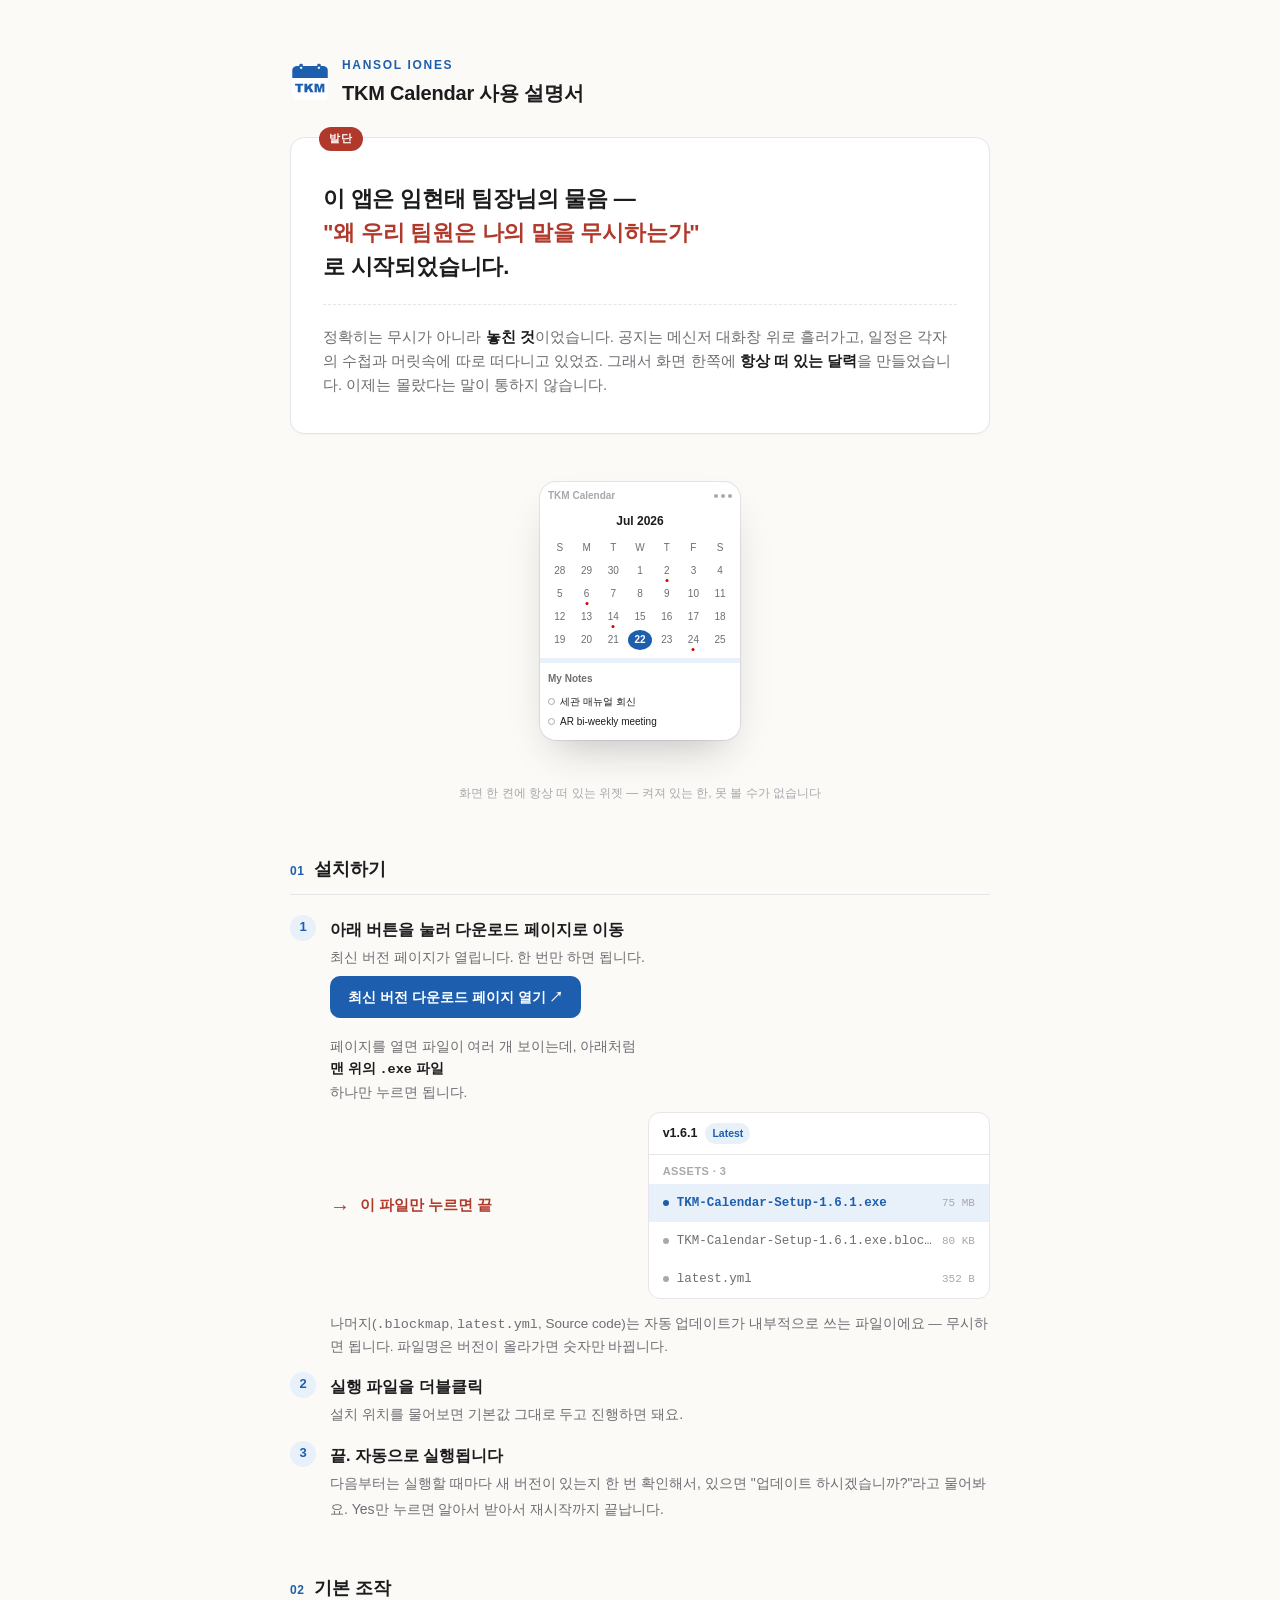
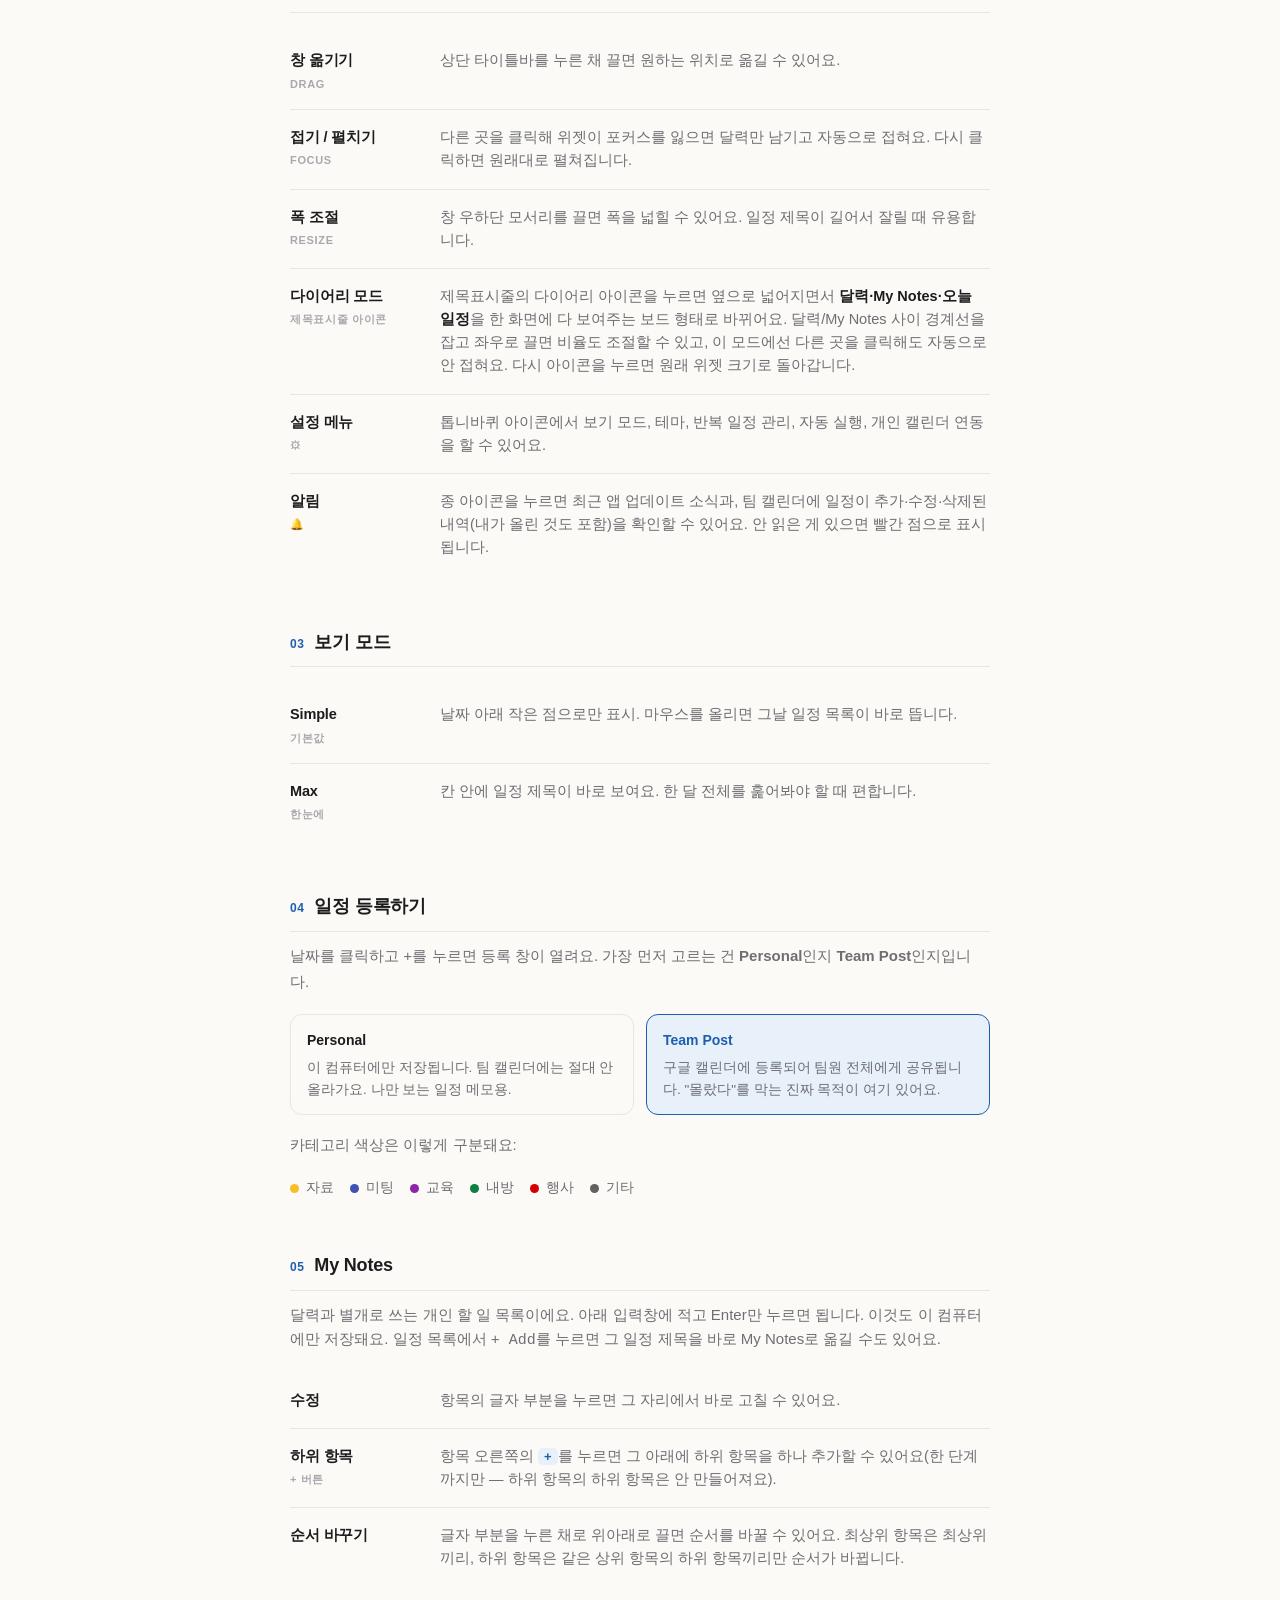
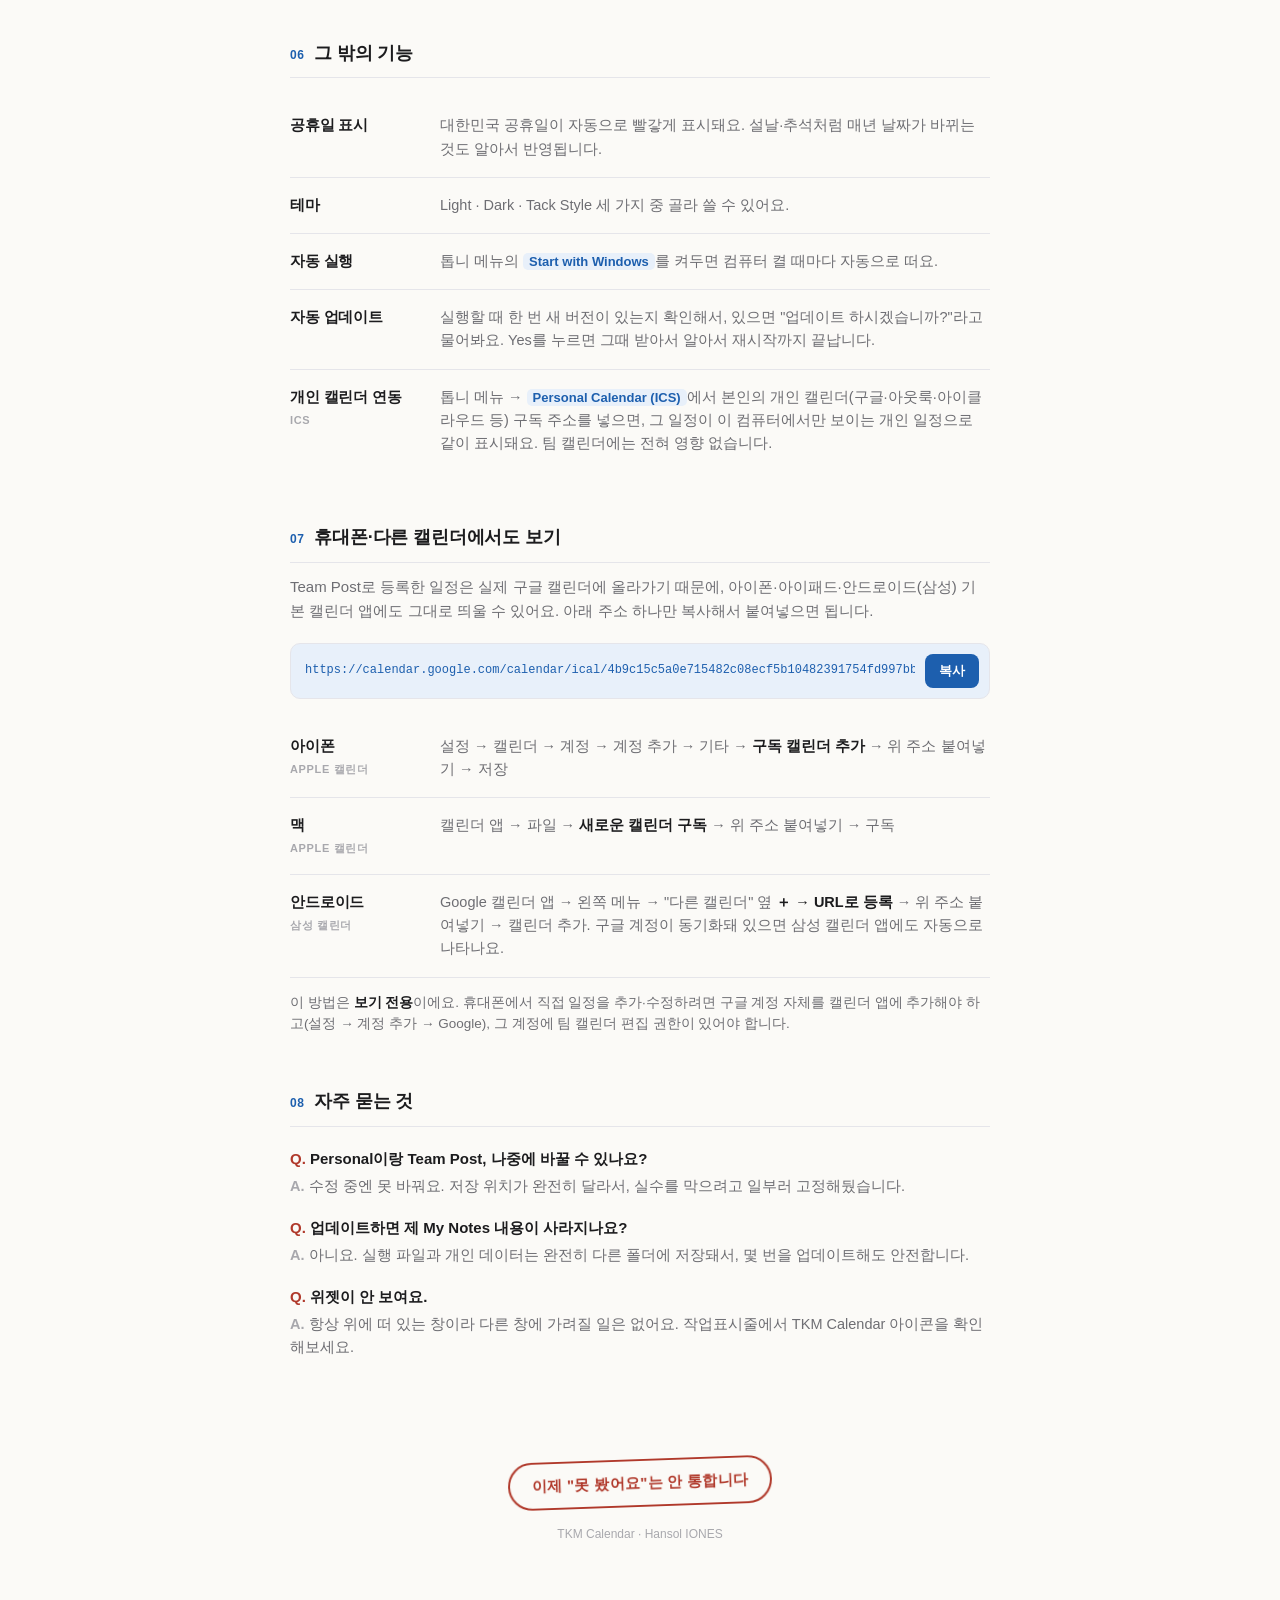
==== guide.html @ 97cc50d7 "Add usage guide (charset fix + content refresh for v1.6.1 features) - Add proper <!DOCTYPE html>/<he" ====
<!DOCTYPE html>
<html lang="ko">
<head>
<meta charset="UTF-8">
<meta name="viewport" content="width=device-width, initial-scale=1.0">
<title>TKM Calendar 사용 설명서</title>
<style>
  /* 이 문서는 라이트 테마로만 고정합니다(다크 배경 금지 — 팀 표준). */
  :root {
    --paper: #fbfaf7;
    --card: #ffffff;
    --ink: #1c1c1e;
    --ink-soft: #6e6e73;
    --ink-faint: #a8a8ad;
    --line: #e5e5ea;
    --accent: #1d5fae;
    --accent-soft: #e8f0fa;
    --stamp: #b0392b;
    --stamp-soft: #f7e9e6;
    --radius: 14px;
  }

  * { box-sizing: border-box; }

  html, body {
    background: var(--paper);
    color: var(--ink);
    margin: 0;
    overflow-x: hidden;
  }

  body {
    font-family: "Pretendard Variable", Pretendard, "Apple SD Gothic Neo", "Malgun Gothic", -apple-system,
      BlinkMacSystemFont, sans-serif;
    line-height: 1.6;
    -webkit-font-smoothing: antialiased;
    padding: 0 20px 96px;
  }

  .page {
    max-width: 700px;
    margin: 0 auto;
  }

  /* ── 상단 마크 ───────────────────────────── */
  .masthead {
    display: flex;
    align-items: center;
    gap: 12px;
    padding: 56px 0 28px;
  }
  .masthead img { width: 40px; height: 40px; flex-shrink: 0; }
  .masthead-text .eyebrow {
    font-size: 12px;
    font-weight: 700;
    letter-spacing: 0.14em;
    color: var(--accent);
    text-transform: uppercase;
  }
  .masthead-text h1 {
    margin: 2px 0 0;
    font-size: 20px;
    font-weight: 800;
    letter-spacing: -0.01em;
  }

  /* ── 메모 인용구 ───────────────────────────── */
  .memo {
    position: relative;
    background: var(--card);
    border: 1px solid var(--line);
    border-radius: var(--radius);
    padding: 36px 32px;
    margin-bottom: 8px;
    box-shadow: 0 1px 2px rgba(28, 28, 30, 0.03);
  }
  .memo::before {
    content: "발단";
    position: absolute;
    top: -11px;
    left: 28px;
    background: var(--stamp);
    color: #fff;
    font-size: 11px;
    font-weight: 700;
    letter-spacing: 0.08em;
    padding: 3px 10px;
    border-radius: 999px;
  }
  .memo blockquote {
    margin: 8px 0 0;
    font-size: 22px;
    font-weight: 700;
    line-height: 1.55;
    letter-spacing: -0.01em;
    text-wrap: balance;
  }
  .memo blockquote span { color: var(--stamp); }
  .memo .bridge {
    margin: 20px 0 0;
    padding-top: 20px;
    border-top: 1px dashed var(--line);
    color: var(--ink-soft);
    font-size: 15px;
  }
  .memo .bridge strong { color: var(--ink); font-weight: 700; }

  /* ── 위젯 미니어처 ───────────────────────────── */
  .mock-wrap {
    display: flex;
    justify-content: center;
    padding: 40px 0 32px;
  }
  .mock {
    width: 200px;
    border-radius: 16px;
    overflow: hidden;
    background: #fff;
    box-shadow: 0 20px 40px -16px rgba(28, 28, 30, 0.28), 0 0 0 1px var(--line);
    font-size: 10px;
  }
  .mock-bar {
    display: flex;
    align-items: center;
    justify-content: space-between;
    padding: 6px 8px;
    color: var(--ink-faint);
    font-weight: 600;
  }
  .mock-bar .dots { display: flex; gap: 3px; }
  .mock-bar .dots i { width: 4px; height: 4px; border-radius: 50%; background: var(--ink-faint); display: block; }
  .mock-month { text-align: center; font-weight: 800; font-size: 12px; padding: 2px 0 6px; }
  .mock-grid { display: grid; grid-template-columns: repeat(7, 1fr); gap: 3px; padding: 0 8px 8px; }
  .mock-grid span { text-align: center; padding: 2px 0; color: var(--ink-soft); position: relative; }
  .mock-grid span.today { background: var(--accent); color: #fff; border-radius: 50%; font-weight: 700; }
  .mock-grid span.dot::after {
    content: "";
    position: absolute; bottom: -1px; left: 50%; transform: translateX(-50%);
    width: 3px; height: 3px; border-radius: 50%; background: #d50000;
  }
  .mock-divider { height: 5px; background: var(--accent-soft); }
  .mock-notes { padding: 8px; }
  .mock-notes .h { font-weight: 700; color: var(--ink-soft); margin-bottom: 5px; }
  .mock-notes .row { display: flex; align-items: center; gap: 5px; padding: 2px 0; color: var(--ink); }
  .mock-notes .row i { width: 7px; height: 7px; border-radius: 50%; border: 1.3px solid var(--ink-faint); display: block; flex-shrink: 0; }
  .mock-caption { text-align: center; font-size: 12px; color: var(--ink-faint); margin-top: 12px; }

  /* ── 섹션 공통 ───────────────────────────── */
  section { margin-top: 52px; }
  .section-head {
    display: flex;
    align-items: baseline;
    gap: 10px;
    border-bottom: 1px solid var(--line);
    padding-bottom: 10px;
    margin-bottom: 20px;
  }
  .section-head .no {
    font-size: 12px;
    font-weight: 700;
    color: var(--accent);
    font-variant-numeric: tabular-nums;
    letter-spacing: 0.04em;
  }
  .section-head h2 { margin: 0; font-size: 18px; font-weight: 800; letter-spacing: -0.01em; }
  section > p.lead { color: var(--ink-soft); margin: -8px 0 20px; font-size: 15px; }

  /* 설치 스텝 */
  .steps { list-style: none; margin: 0; padding: 0; display: flex; flex-direction: column; gap: 14px; }
  .steps li { display: flex; gap: 14px; align-items: flex-start; }
  .steps .num {
    flex-shrink: 0;
    width: 26px; height: 26px;
    border-radius: 50%;
    background: var(--accent-soft);
    color: var(--accent);
    font-weight: 800;
    font-size: 13px;
    display: flex; align-items: center; justify-content: center;
    font-variant-numeric: tabular-nums;
  }
  .steps .body { padding-top: 2px; }
  .steps .body b { display: block; margin-bottom: 2px; }
  .steps .body span.muted { color: var(--ink-soft); font-size: 14px; }

  .btn-dl {
    display: inline-flex;
    align-items: center;
    gap: 8px;
    margin-top: 6px;
    background: var(--accent);
    color: #fff;
    text-decoration: none;
    font-weight: 700;
    font-size: 14px;
    padding: 10px 18px;
    border-radius: 10px;
  }
  .btn-dl:hover { filter: brightness(1.08); }

  /* 다운로드 화면 안내(모형 — 실제 GitHub 화면을 그대로 옮긴 것은 아니고 어떤 걸 눌러야 하는지 보여주는 도식) */
  .dl-explain {
    display: grid;
    grid-template-columns: 1fr 1.15fr;
    gap: 20px;
    align-items: center;
    margin-top: 8px;
  }
  .gh-mock {
    border: 1px solid var(--line);
    border-radius: 12px;
    overflow: hidden;
    background: var(--card);
    font-size: 12.5px;
  }
  .gh-mock-top {
    display: flex;
    align-items: center;
    gap: 8px;
    padding: 10px 14px;
    border-bottom: 1px solid var(--line);
  }
  .gh-mock-tag {
    font-weight: 800;
    font-variant-numeric: tabular-nums;
  }
  .gh-mock-latest {
    font-size: 10.5px;
    font-weight: 700;
    color: var(--accent);
    background: var(--accent-soft);
    padding: 2px 7px;
    border-radius: 999px;
  }
  .gh-mock-assets-label {
    padding: 8px 14px 4px;
    color: var(--ink-faint);
    font-weight: 700;
    font-size: 11px;
    letter-spacing: 0.04em;
    text-transform: uppercase;
  }
  .gh-mock-asset {
    display: flex;
    align-items: center;
    gap: 8px;
    padding: 9px 14px;
    font-family: ui-monospace, "SF Mono", Menlo, Consolas, monospace;
  }
  .gh-mock-asset .gh-dot { width: 6px; height: 6px; border-radius: 50%; flex-shrink: 0; background: var(--ink-faint); }
  .gh-mock-asset .gh-name { flex: 1; color: var(--ink-soft); overflow: hidden; text-overflow: ellipsis; white-space: nowrap; }
  .gh-mock-asset .gh-size { color: var(--ink-faint); font-size: 11px; flex-shrink: 0; }
  .gh-mock-asset--hit { background: var(--accent-soft); position: relative; }
  .gh-mock-asset--hit .gh-dot { background: var(--accent); }
  .gh-mock-asset--hit .gh-name { color: var(--accent); font-weight: 800; }
  .dl-callout {
    display: flex;
    align-items: center;
    gap: 10px;
    font-weight: 800;
    font-size: 14.5px;
    color: var(--stamp);
  }
  .dl-callout .arrow { font-size: 20px; }
  .dl-note { margin: 14px 0 0; font-size: 13.5px; color: var(--ink-soft); }
  .dl-note b { color: var(--ink); }

  @media (max-width: 620px) {
    .dl-explain { grid-template-columns: 1fr; }
  }

  /* 캘린더 구독 주소 복사 상자 */
  .url-box {
    display: flex;
    align-items: center;
    gap: 10px;
    background: var(--accent-soft);
    border: 1px solid var(--line);
    border-radius: 10px;
    padding: 10px 10px 10px 14px;
    margin: 4px 0 20px;
  }
  .url-text {
    flex: 1;
    min-width: 0;
    font-family: ui-monospace, "SF Mono", Menlo, Consolas, monospace;
    font-size: 12px;
    color: var(--accent);
    overflow-x: auto;
    white-space: nowrap;
    scrollbar-width: none;
  }
  .url-text::-webkit-scrollbar { display: none; }
  .url-copy {
    flex-shrink: 0;
    border: none;
    background: var(--accent);
    color: #fff;
    font-weight: 700;
    font-size: 13px;
    padding: 8px 14px;
    border-radius: 8px;
    cursor: pointer;
    font-family: inherit;
  }
  .url-copy:hover { filter: brightness(1.08); }
  .url-copy:focus-visible { outline: 2px solid var(--ink); outline-offset: 2px; }

  /* 기능 목록 행 */
  .feat-list { display: flex; flex-direction: column; }
  .feat {
    display: grid;
    grid-template-columns: 132px 1fr;
    gap: 18px;
    padding: 16px 0;
    border-bottom: 1px solid var(--line);
  }
  .feat:last-child { border-bottom: none; }
  .feat .label {
    font-weight: 800;
    font-size: 14.5px;
    letter-spacing: -0.01em;
  }
  .feat .label small {
    display: block;
    font-weight: 600;
    color: var(--ink-faint);
    font-size: 11px;
    letter-spacing: 0.06em;
    text-transform: uppercase;
    margin-top: 3px;
  }
  .feat .desc { font-size: 14.5px; color: var(--ink-soft); }
  .feat .desc b { color: var(--ink); font-weight: 700; }
  .feat .desc code {
    background: var(--accent-soft);
    color: var(--accent);
    border-radius: 5px;
    padding: 1px 6px;
    font-size: 13px;
    font-family: inherit;
    font-weight: 700;
  }

  /* Personal / Team Post 대비 */
  .compare { display: grid; grid-template-columns: 1fr 1fr; gap: 12px; margin-top: 14px; }
  .compare .card {
    border: 1.5px solid var(--line);
    border-radius: 12px;
    padding: 14px 16px;
  }
  .compare .card.team { border-color: var(--accent); background: var(--accent-soft); }
  .compare .card h3 { margin: 0 0 6px; font-size: 14px; font-weight: 800; }
  .compare .card.team h3 { color: var(--accent); }
  .compare .card p { margin: 0; font-size: 13.5px; color: var(--ink-soft); }

  /* 카테고리 범례 */
  .legend { display: flex; flex-wrap: wrap; gap: 8px 16px; margin-top: 14px; }
  .legend .chip { display: flex; align-items: center; gap: 7px; font-size: 13.5px; color: var(--ink-soft); }
  .legend .chip i { width: 9px; height: 9px; border-radius: 50%; display: block; flex-shrink: 0; }

  /* FAQ */
  .faq { display: flex; flex-direction: column; gap: 18px; }
  .faq .q { font-weight: 700; font-size: 15px; margin-bottom: 4px; }
  .faq .q::before { content: "Q. "; color: var(--stamp); }
  .faq .a { color: var(--ink-soft); font-size: 14.5px; }
  .faq .a::before { content: "A. "; color: var(--ink-faint); font-weight: 700; }

  /* 닫는 도장 */
  .closing {
    margin-top: 64px;
    text-align: center;
    padding: 36px 20px 8px;
  }
  .closing .stamp-line {
    display: inline-block;
    border: 2px solid var(--stamp);
    color: var(--stamp);
    font-weight: 800;
    font-size: 15px;
    letter-spacing: 0.02em;
    padding: 10px 22px;
    border-radius: 999px;
    transform: rotate(-2deg);
  }
  .closing .meta { margin-top: 18px; font-size: 12px; color: var(--ink-faint); }

  @media (prefers-reduced-motion: no-preference) {
    .memo, .mock-wrap { animation: rise 0.5s ease both; }
    .mock-wrap { animation-delay: 0.08s; }
  }
  @keyframes rise { from { opacity: 0; transform: translateY(6px); } to { opacity: 1; transform: none; } }

  @media (max-width: 560px) {
    .feat { grid-template-columns: 1fr; gap: 4px; }
    .compare { grid-template-columns: 1fr; }
  }
</style>
</head>
<body>

<div class="page">

  <header class="masthead">
    <img src="[data-uri]" alt="">
    <div class="masthead-text">
      <div class="eyebrow">Hansol IONES</div>
      <h1>TKM Calendar 사용 설명서</h1>
    </div>
  </header>

  <div class="memo">
    <blockquote>
      이 앱은 임현태 팀장님의 물음 —<br>
      <span>"왜 우리 팀원은 나의 말을 무시하는가"</span><br>
      로 시작되었습니다.
    </blockquote>
    <p class="bridge">
      정확히는 무시가 아니라 <strong>놓친 것</strong>이었습니다. 공지는 메신저 대화창 위로 흘러가고,
      일정은 각자의 수첩과 머릿속에 따로 떠다니고 있었죠. 그래서 화면 한쪽에 <strong>항상 떠 있는 달력</strong>을
      만들었습니다. 이제는 몰랐다는 말이 통하지 않습니다.
    </p>
  </div>

  <div class="mock-wrap">
    <div class="mock">
      <div class="mock-bar">
        <span>TKM Calendar</span>
        <span class="dots"><i></i><i></i><i></i></span>
      </div>
      <div class="mock-month">Jul 2026</div>
      <div class="mock-grid">
        <span>S</span><span>M</span><span>T</span><span>W</span><span>T</span><span>F</span><span>S</span>
        <span>28</span><span>29</span><span>30</span><span>1</span><span class="dot">2</span><span>3</span><span>4</span>
        <span>5</span><span class="dot">6</span><span>7</span><span>8</span><span>9</span><span>10</span><span>11</span>
        <span>12</span><span>13</span><span class="dot">14</span><span>15</span><span>16</span><span>17</span><span>18</span>
        <span>19</span><span>20</span><span>21</span><span class="today">22</span><span>23</span><span class="dot">24</span><span>25</span>
      </div>
      <div class="mock-divider"></div>
      <div class="mock-notes">
        <div class="h">My Notes</div>
        <div class="row"><i></i> 세관 매뉴얼 회신</div>
        <div class="row"><i></i> AR bi-weekly meeting</div>
      </div>
    </div>
  </div>
  <p class="mock-caption">화면 한 켠에 항상 떠 있는 위젯 — 켜져 있는 한, 못 볼 수가 없습니다</p>

  <section id="install">
    <div class="section-head"><span class="no">01</span><h2>설치하기</h2></div>
    <ol class="steps">
      <li>
        <span class="num">1</span>
        <div class="body" style="width:100%;">
          <b>아래 버튼을 눌러 다운로드 페이지로 이동</b>
          <span class="muted">최신 버전 페이지가 열립니다. 한 번만 하면 됩니다.</span>
          <div><a class="btn-dl" href="https://github.com/hgpark27-alt/tkm-calendar/releases/latest" target="_blank" rel="noopener">최신 버전 다운로드 페이지 열기 ↗</a></div>

          <p class="dl-note" style="margin-top:18px;">페이지를 열면 파일이 여러 개 보이는데, 아래처럼 <b>맨 위의 <code>.exe</code> 파일</b> 하나만 누르면 됩니다.</p>
          <div class="dl-explain">
            <div class="dl-callout"><span class="arrow">→</span> 이 파일만 누르면 끝</div>
            <div class="gh-mock">
              <div class="gh-mock-top">
                <span class="gh-mock-tag">v1.6.1</span>
                <span class="gh-mock-latest">Latest</span>
              </div>
              <div class="gh-mock-assets-label">Assets · 3</div>
              <div class="gh-mock-asset gh-mock-asset--hit">
                <span class="gh-dot"></span>
                <span class="gh-name">TKM-Calendar-Setup-1.6.1.exe</span>
                <span class="gh-size">75 MB</span>
              </div>
              <div class="gh-mock-asset">
                <span class="gh-dot"></span>
                <span class="gh-name">TKM-Calendar-Setup-1.6.1.exe.blockmap</span>
                <span class="gh-size">80 KB</span>
              </div>
              <div class="gh-mock-asset">
                <span class="gh-dot"></span>
                <span class="gh-name">latest.yml</span>
                <span class="gh-size">352 B</span>
              </div>
            </div>
          </div>
          <p class="dl-note">나머지(<code>.blockmap</code>, <code>latest.yml</code>, Source code)는 자동 업데이트가 내부적으로 쓰는 파일이에요 — 무시하면 됩니다. 파일명은 버전이 올라가면 숫자만 바뀝니다.</p>
        </div>
      </li>
      <li>
        <span class="num">2</span>
        <div class="body">
          <b>실행 파일을 더블클릭</b>
          <span class="muted">설치 위치를 물어보면 기본값 그대로 두고 진행하면 돼요.</span>
        </div>
      </li>
      <li>
        <span class="num">3</span>
        <div class="body">
          <b>끝. 자동으로 실행됩니다</b>
          <span class="muted">다음부터는 실행할 때마다 새 버전이 있는지 한 번 확인해서, 있으면 "업데이트 하시겠습니까?"라고 물어봐요. Yes만 누르면 알아서 받아서 재시작까지 끝납니다.</span>
        </div>
      </li>
    </ol>
  </section>

  <section id="basics">
    <div class="section-head"><span class="no">02</span><h2>기본 조작</h2></div>
    <div class="feat-list">
      <div class="feat">
        <div class="label">창 옮기기<small>Drag</small></div>
        <div class="desc">상단 타이틀바를 누른 채 끌면 원하는 위치로 옮길 수 있어요.</div>
      </div>
      <div class="feat">
        <div class="label">접기 / 펼치기<small>Focus</small></div>
        <div class="desc">다른 곳을 클릭해 위젯이 포커스를 잃으면 달력만 남기고 자동으로 접혀요. 다시 클릭하면 원래대로 펼쳐집니다.</div>
      </div>
      <div class="feat">
        <div class="label">폭 조절<small>Resize</small></div>
        <div class="desc">창 우하단 모서리를 끌면 폭을 넓힐 수 있어요. 일정 제목이 길어서 잘릴 때 유용합니다.</div>
      </div>
      <div class="feat">
        <div class="label">다이어리 모드<small>제목표시줄 아이콘</small></div>
        <div class="desc">제목표시줄의 다이어리 아이콘을 누르면 옆으로 넓어지면서 <b>달력·My Notes·오늘 일정</b>을 한 화면에 다 보여주는 보드 형태로 바뀌어요. 달력/My Notes 사이 경계선을 잡고 좌우로 끌면 비율도 조절할 수 있고, 이 모드에선 다른 곳을 클릭해도 자동으로 안 접혀요. 다시 아이콘을 누르면 원래 위젯 크기로 돌아갑니다.</div>
      </div>
      <div class="feat">
        <div class="label">설정 메뉴<small>⚙</small></div>
        <div class="desc">톱니바퀴 아이콘에서 보기 모드, 테마, 반복 일정 관리, 자동 실행, 개인 캘린더 연동을 할 수 있어요.</div>
      </div>
      <div class="feat">
        <div class="label">알림<small>🔔</small></div>
        <div class="desc">종 아이콘을 누르면 최근 앱 업데이트 소식과, 팀 캘린더에 일정이 추가·수정·삭제된 내역(내가 올린 것도 포함)을 확인할 수 있어요. 안 읽은 게 있으면 빨간 점으로 표시됩니다.</div>
      </div>
    </div>
  </section>

  <section id="views">
    <div class="section-head"><span class="no">03</span><h2>보기 모드</h2></div>
    <div class="feat-list">
      <div class="feat">
        <div class="label">Simple<small>기본값</small></div>
        <div class="desc">날짜 아래 작은 점으로만 표시. 마우스를 올리면 그날 일정 목록이 바로 뜹니다.</div>
      </div>
      <div class="feat">
        <div class="label">Max<small>한눈에</small></div>
        <div class="desc">칸 안에 일정 제목이 바로 보여요. 한 달 전체를 훑어봐야 할 때 편합니다.</div>
      </div>
    </div>
  </section>

  <section id="events">
    <div class="section-head"><span class="no">04</span><h2>일정 등록하기</h2></div>
    <p class="lead">날짜를 클릭하고 <code>+</code>를 누르면 등록 창이 열려요. 가장 먼저 고르는 건 <b>Personal</b>인지 <b>Team Post</b>인지입니다.</p>
    <div class="compare">
      <div class="card">
        <h3>Personal</h3>
        <p>이 컴퓨터에만 저장됩니다. 팀 캘린더에는 절대 안 올라가요. 나만 보는 일정 메모용.</p>
      </div>
      <div class="card team">
        <h3>Team Post</h3>
        <p>구글 캘린더에 등록되어 팀원 전체에게 공유됩니다. "몰랐다"를 막는 진짜 목적이 여기 있어요.</p>
      </div>
    </div>
    <p class="lead" style="margin-top:18px;">카테고리 색상은 이렇게 구분돼요:</p>
    <div class="legend">
      <span class="chip"><i style="background:#f6bf26"></i>자료</span>
      <span class="chip"><i style="background:#3f51b5"></i>미팅</span>
      <span class="chip"><i style="background:#8e24aa"></i>교육</span>
      <span class="chip"><i style="background:#0b8043"></i>내방</span>
      <span class="chip"><i style="background:#d50000"></i>행사</span>
      <span class="chip"><i style="background:#616161"></i>기타</span>
    </div>
  </section>

  <section id="notes">
    <div class="section-head"><span class="no">05</span><h2>My Notes</h2></div>
    <p class="lead">달력과 별개로 쓰는 개인 할 일 목록이에요. 아래 입력창에 적고 Enter만 누르면 됩니다. 이것도 이 컴퓨터에만 저장돼요.
    일정 목록에서 <code>+ Add</code>를 누르면 그 일정 제목을 바로 My Notes로 옮길 수도 있어요.</p>
    <div class="feat-list">
      <div class="feat">
        <div class="label">수정</div>
        <div class="desc">항목의 글자 부분을 누르면 그 자리에서 바로 고칠 수 있어요.</div>
      </div>
      <div class="feat">
        <div class="label">하위 항목<small>+ 버튼</small></div>
        <div class="desc">항목 오른쪽의 <code>+</code>를 누르면 그 아래에 하위 항목을 하나 추가할 수 있어요(한 단계까지만 — 하위 항목의 하위 항목은 안 만들어져요).</div>
      </div>
      <div class="feat">
        <div class="label">순서 바꾸기</div>
        <div class="desc">글자 부분을 누른 채로 위아래로 끌면 순서를 바꿀 수 있어요. 최상위 항목은 최상위끼리, 하위 항목은 같은 상위 항목의 하위 항목끼리만 순서가 바뀝니다.</div>
      </div>
    </div>
  </section>

  <section id="extras">
    <div class="section-head"><span class="no">06</span><h2>그 밖의 기능</h2></div>
    <div class="feat-list">
      <div class="feat">
        <div class="label">공휴일 표시</div>
        <div class="desc">대한민국 공휴일이 자동으로 빨갛게 표시돼요. 설날·추석처럼 매년 날짜가 바뀌는 것도 알아서 반영됩니다.</div>
      </div>
      <div class="feat">
        <div class="label">테마</div>
        <div class="desc">Light · Dark · Tack Style 세 가지 중 골라 쓸 수 있어요.</div>
      </div>
      <div class="feat">
        <div class="label">자동 실행</div>
        <div class="desc">톱니 메뉴의 <code>Start with Windows</code>를 켜두면 컴퓨터 켤 때마다 자동으로 떠요.</div>
      </div>
      <div class="feat">
        <div class="label">자동 업데이트</div>
        <div class="desc">실행할 때 한 번 새 버전이 있는지 확인해서, 있으면 "업데이트 하시겠습니까?"라고 물어봐요. Yes를 누르면 그때 받아서 알아서 재시작까지 끝납니다.</div>
      </div>
      <div class="feat">
        <div class="label">개인 캘린더 연동<small>ICS</small></div>
        <div class="desc">톱니 메뉴 → <code>Personal Calendar (ICS)</code>에서 본인의 개인 캘린더(구글·아웃룩·아이클라우드 등) 구독 주소를 넣으면, 그 일정이 이 컴퓨터에서만 보이는 개인 일정으로 같이 표시돼요. 팀 캘린더에는 전혀 영향 없습니다.</div>
      </div>
    </div>
  </section>

  <section id="phones">
    <div class="section-head"><span class="no">07</span><h2>휴대폰·다른 캘린더에서도 보기</h2></div>
    <p class="lead">Team Post로 등록한 일정은 실제 구글 캘린더에 올라가기 때문에, 아이폰·아이패드·안드로이드(삼성) 기본 캘린더 앱에도 그대로 띄울 수 있어요. 아래 주소 하나만 복사해서 붙여넣으면 됩니다.</p>

    <div class="url-box">
      <span class="url-text" id="icalUrl">https://calendar.google.com/calendar/ical/4b9c15c5a0e715482c08ecf5b10482391754fd997bb4fe7d5b3615cb5991b31c%40group.calendar.google.com/public/basic.ics</span>
      <button class="url-copy" id="urlCopyBtn" type="button">복사</button>
    </div>

    <div class="feat">
      <div class="label">아이폰<small>Apple 캘린더</small></div>
      <div class="desc">설정 → 캘린더 → 계정 → 계정 추가 → 기타 → <b>구독 캘린더 추가</b> → 위 주소 붙여넣기 → 저장</div>
    </div>
    <div class="feat">
      <div class="label">맥<small>Apple 캘린더</small></div>
      <div class="desc">캘린더 앱 → 파일 → <b>새로운 캘린더 구독</b> → 위 주소 붙여넣기 → 구독</div>
    </div>
    <div class="feat">
      <div class="label">안드로이드<small>삼성 캘린더</small></div>
      <div class="desc">Google 캘린더 앱 → 왼쪽 메뉴 → "다른 캘린더" 옆 <b>＋ → URL로 등록</b> → 위 주소 붙여넣기 → 캘린더 추가. 구글 계정이 동기화돼 있으면 삼성 캘린더 앱에도 자동으로 나타나요.</div>
    </div>
    <p class="dl-note">이 방법은 <b>보기 전용</b>이에요. 휴대폰에서 직접 일정을 추가·수정하려면 구글 계정 자체를 캘린더 앱에 추가해야 하고(설정 → 계정 추가 → Google), 그 계정에 팀 캘린더 편집 권한이 있어야 합니다.</p>
  </section>

  <section id="faq">
    <div class="section-head"><span class="no">08</span><h2>자주 묻는 것</h2></div>
    <div class="faq">
      <div>
        <div class="q">Personal이랑 Team Post, 나중에 바꿀 수 있나요?</div>
        <div class="a">수정 중엔 못 바꿔요. 저장 위치가 완전히 달라서, 실수를 막으려고 일부러 고정해뒀습니다.</div>
      </div>
      <div>
        <div class="q">업데이트하면 제 My Notes 내용이 사라지나요?</div>
        <div class="a">아니요. 실행 파일과 개인 데이터는 완전히 다른 폴더에 저장돼서, 몇 번을 업데이트해도 안전합니다.</div>
      </div>
      <div>
        <div class="q">위젯이 안 보여요.</div>
        <div class="a">항상 위에 떠 있는 창이라 다른 창에 가려질 일은 없어요. 작업표시줄에서 TKM Calendar 아이콘을 확인해보세요.</div>
      </div>
    </div>
  </section>

  <div class="closing">
    <div class="stamp-line">이제 "못 봤어요"는 안 통합니다</div>
    <div class="meta">TKM Calendar · Hansol IONES</div>
  </div>

</div>

<script>
  (function () {
    const btn = document.getElementById('urlCopyBtn');
    const urlEl = document.getElementById('icalUrl');
    if (!btn || !urlEl) return;
    btn.addEventListener('click', async () => {
      const text = urlEl.textContent;
      let ok = false;
      try {
        await navigator.clipboard.writeText(text);
        ok = true;
      } catch {
        // 클립보드 API가 막혀있으면 텍스트를 선택 상태로 만들어서 手동 복사(Ctrl+C)라도 되게 함
        const range = document.createRange();
        range.selectNodeContents(urlEl);
        const sel = window.getSelection();
        sel.removeAllRanges();
        sel.addRange(range);
        try { ok = document.execCommand('copy'); } catch {}
      }
      btn.textContent = ok ? '복사됨 ✓' : '선택됨(Ctrl+C)';
      setTimeout(() => { btn.textContent = '복사'; }, 1600);
    });
  })();
</script>
</body>
</html>
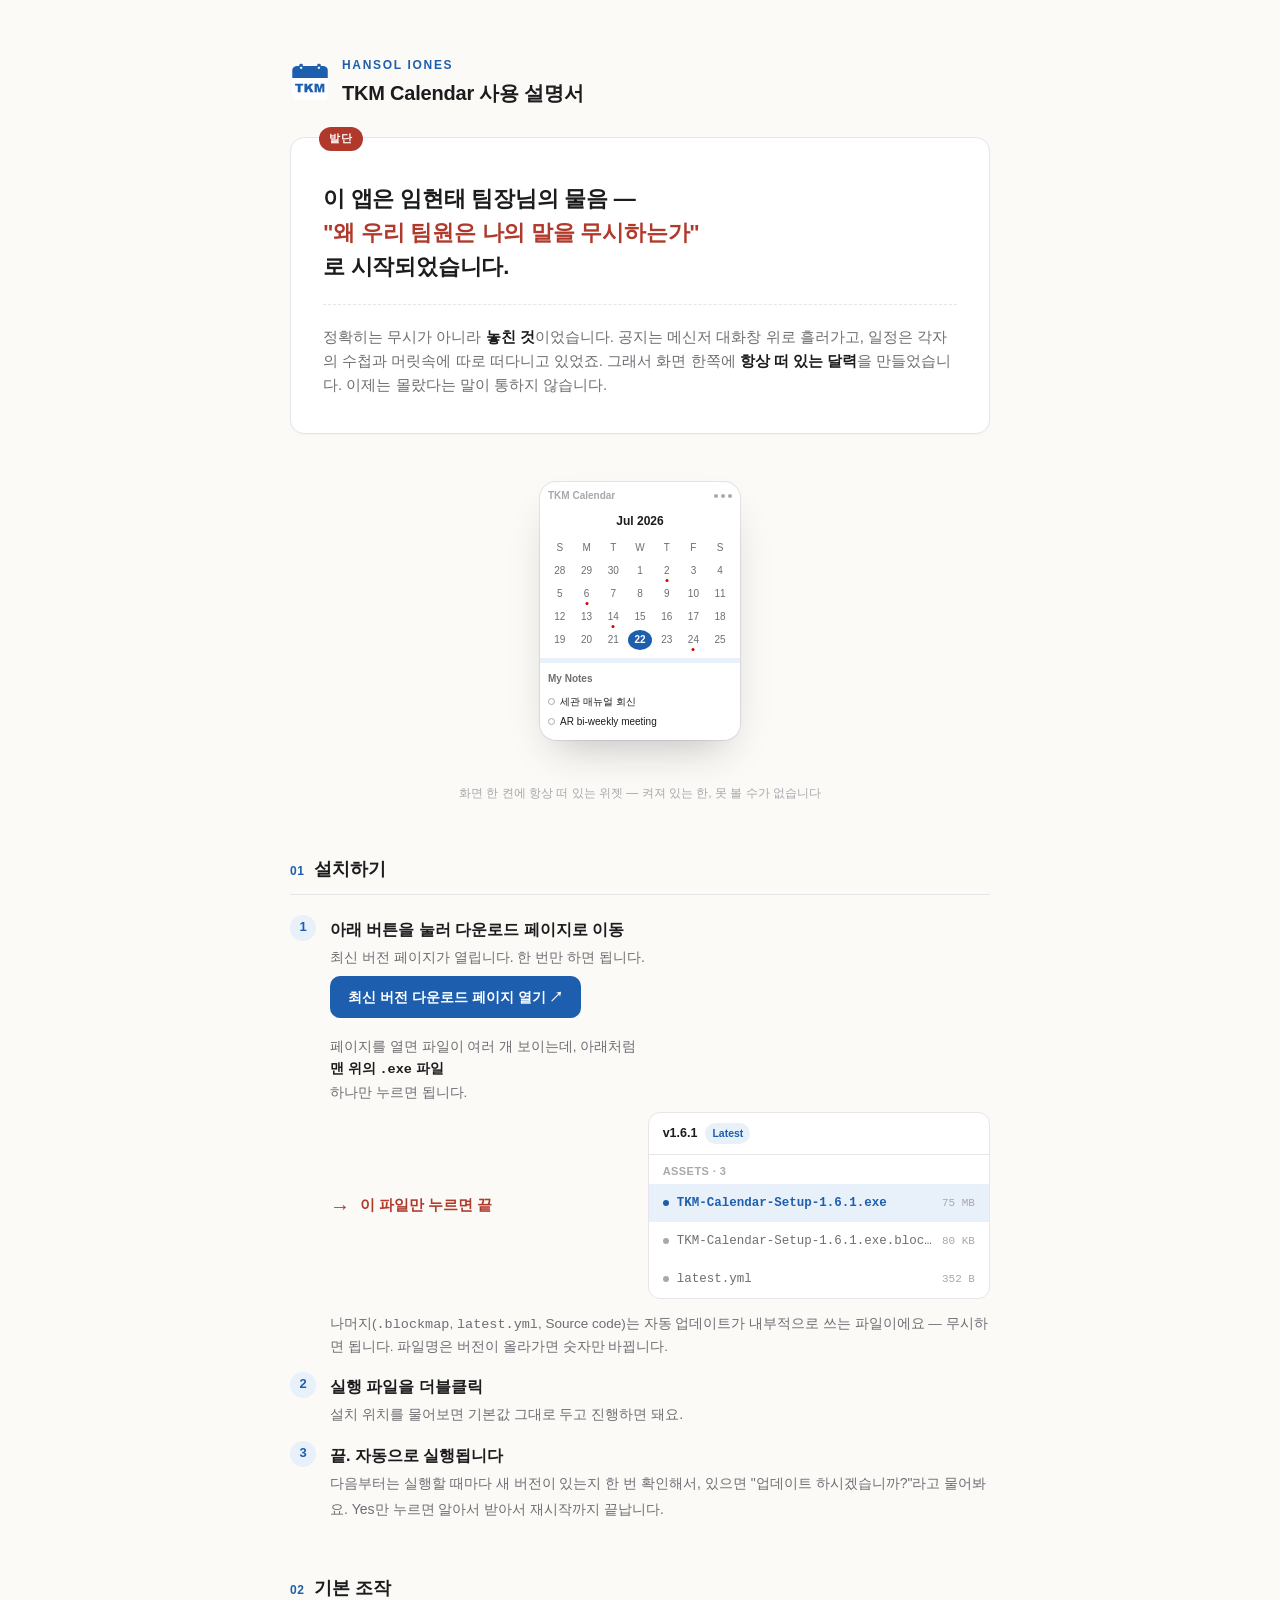
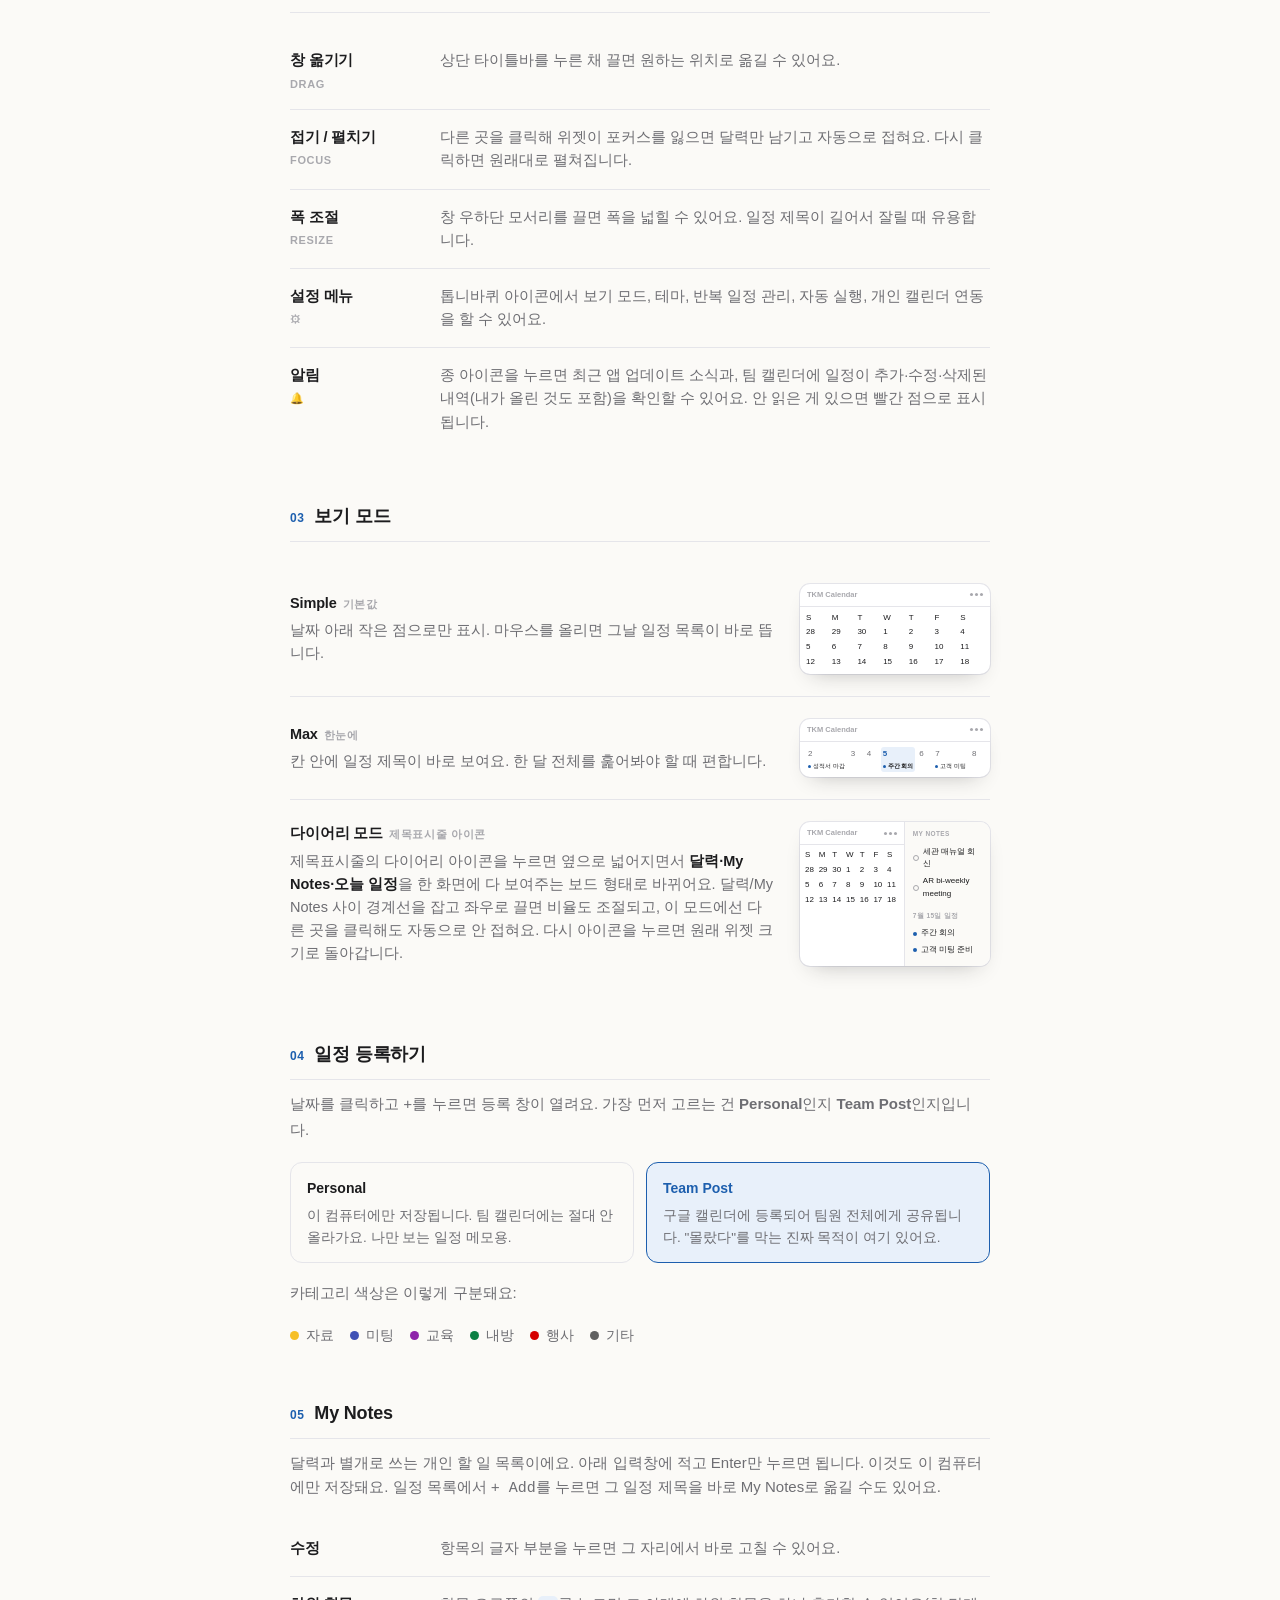
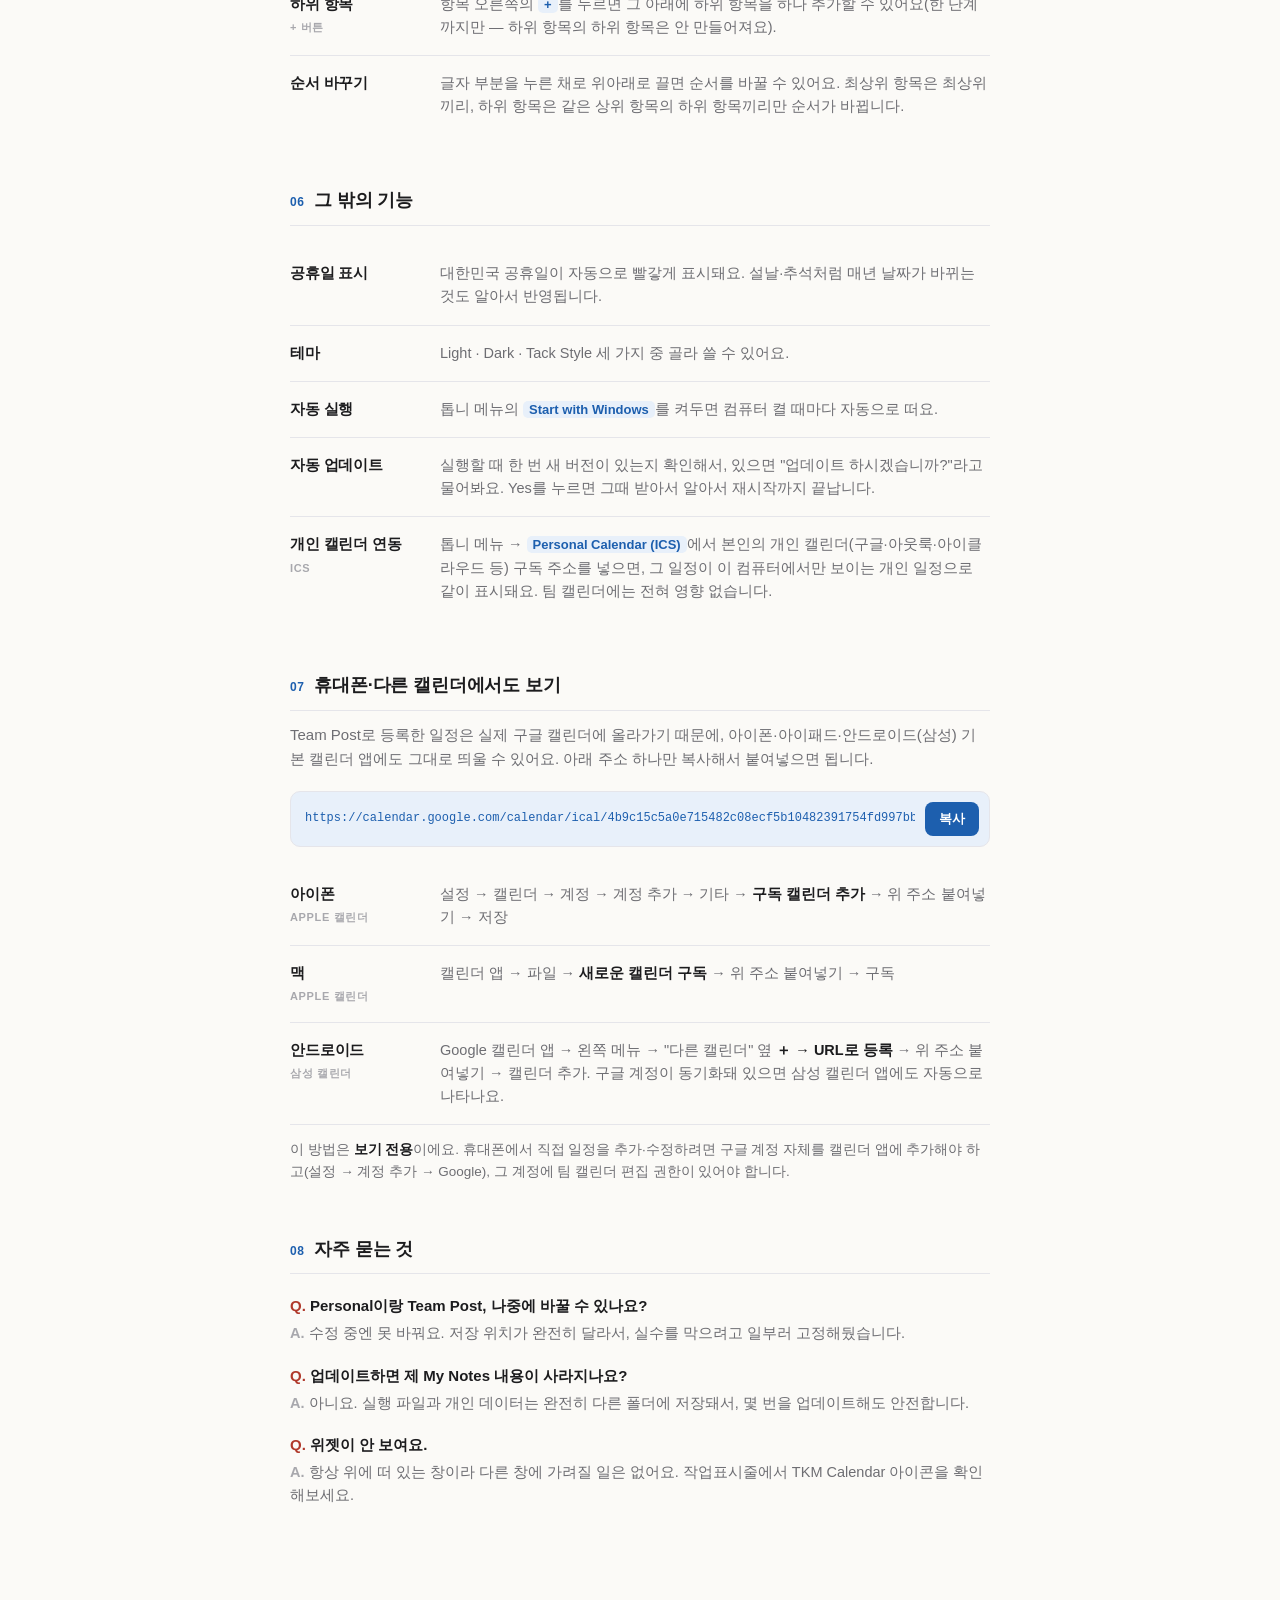
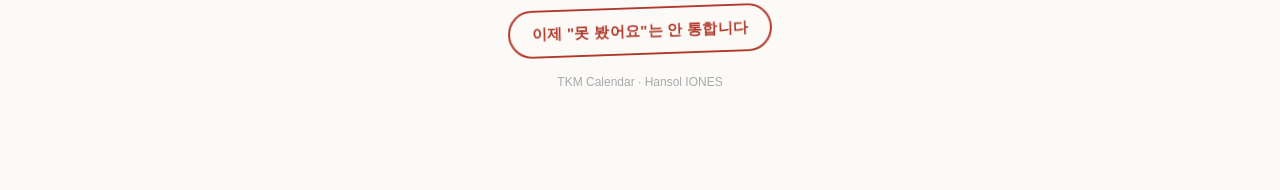
==== commit 16c3002d: "Add mini screenshot mockups for Simple/Max/diary mode Each mode in the "보기 모드" section now shows a s" ====
--- a/guide.html
+++ b/guide.html
@@ -144,6 +144,80 @@
   .mock-notes .row { display: flex; align-items: center; gap: 5px; padding: 2px 0; color: var(--ink); }
   .mock-notes .row i { width: 7px; height: 7px; border-radius: 50%; border: 1.3px solid var(--ink-faint); display: block; flex-shrink: 0; }
   .mock-caption { text-align: center; font-size: 12px; color: var(--ink-faint); margin-top: 12px; }
+
+  /* ── 모드 소개(Simple/Max/다이어리) — 텍스트 옆에 캡처 느낌 미니 스크린샷 ───────────────────────────── */
+  .mode-row {
+    display: grid;
+    grid-template-columns: 1fr 190px;
+    gap: 24px;
+    align-items: center;
+    padding: 22px 0;
+    border-bottom: 1px solid var(--line);
+  }
+  .mode-row:last-child { border-bottom: none; }
+  .mode-row .label { font-weight: 800; font-size: 14.5px; letter-spacing: -0.01em; margin-bottom: 4px; }
+  .mode-row .label small {
+    display: inline-block; margin-left: 6px; font-weight: 600; color: var(--ink-faint);
+    font-size: 11px; letter-spacing: 0.06em; text-transform: uppercase;
+  }
+  .mode-row .desc { font-size: 14.5px; color: var(--ink-soft); }
+  .mode-row .desc b { color: var(--ink); font-weight: 700; }
+  .mode-shot {
+    border-radius: 10px;
+    overflow: hidden;
+    background: #fff;
+    box-shadow: 0 10px 22px -12px rgba(28, 28, 30, 0.3), 0 0 0 1px var(--line);
+    font-size: 8px;
+  }
+  .mode-shot-bar {
+    display: flex; align-items: center; justify-content: space-between;
+    padding: 5px 7px; color: var(--ink-faint); font-weight: 700; font-size: 7.5px;
+    border-bottom: 1px solid var(--line);
+  }
+  .mode-shot-bar .dots { display: flex; gap: 2px; }
+  .mode-shot-bar .dots i { width: 3px; height: 3px; border-radius: 50%; background: var(--ink-faint); display: block; }
+
+  /* Simple / Max 공통 그리드 뼈대 */
+  .mode-grid { display: grid; grid-template-columns: repeat(7, 1fr); gap: 2px; padding: 5px 6px; }
+  .mode-grid .d { text-align: center; color: var(--ink-soft); position: relative; padding: 2px 0; }
+  .mode-grid .d.today { background: var(--accent); color: #fff; border-radius: 50%; font-weight: 700; }
+  .mode-grid .d.dot::after {
+    content: ""; position: absolute; bottom: 0; left: 50%; transform: translateX(-50%);
+    width: 3px; height: 3px; border-radius: 50%; background: #d50000;
+  }
+  /* Max 모드는 칸이 커지고 안에 제목 칩이 들어감 */
+  .mode-grid.mode-grid--max .d {
+    min-height: 20px; border-radius: 3px; text-align: left; padding: 1px 2px;
+    display: flex; flex-direction: column; gap: 1px;
+  }
+  .mode-grid.mode-grid--max .d.today { color: var(--accent); background: var(--accent-soft); }
+  .mode-grid.mode-grid--max .chip {
+    display: flex; align-items: center; gap: 2px; font-size: 6px; color: var(--ink);
+    white-space: nowrap; overflow: hidden;
+  }
+  .mode-grid.mode-grid--max .chip i { width: 3px; height: 3px; border-radius: 50%; background: var(--accent); flex-shrink: 0; }
+  .mode-grid.mode-grid--max .chip span { overflow: hidden; text-overflow: ellipsis; }
+
+  /* 다이어리 모드 — 달력(좁게) + My Notes/일정(오른쪽) 두 칸 구성 */
+  .mode-shot--diary { display: flex; width: 100%; }
+  .mode-shot--diary .diary-cal { flex: 3; min-width: 0; }
+  .mode-shot--diary .diary-cal .mode-grid { grid-template-columns: repeat(7, 1fr); padding: 4px 5px; }
+  .mode-shot--diary .diary-side {
+    flex: 2; min-width: 0; border-left: 1px solid var(--line); padding: 7px 8px; background: var(--paper);
+  }
+  .mode-shot--diary .diary-side h4 {
+    margin: 0 0 4px; font-size: 6.5px; font-weight: 800; color: var(--ink-faint);
+    letter-spacing: 0.06em; text-transform: uppercase;
+  }
+  .mode-shot--diary .diary-side h4:not(:first-child) { margin-top: 8px; }
+  .mode-shot--diary .diary-row { display: flex; align-items: center; gap: 4px; padding: 2px 0; color: var(--ink); }
+  .mode-shot--diary .diary-row i { width: 6px; height: 6px; border-radius: 3px; border: 1px solid var(--ink-faint); flex-shrink: 0; display: block; }
+  .mode-shot--diary .diary-row.ev i { border-radius: 50%; border: none; background: var(--accent); width: 4px; height: 4px; }
+
+  @media (max-width: 620px) {
+    .mode-row { grid-template-columns: 1fr; }
+    .mode-shot, .mode-shot--diary { max-width: 260px; margin: 0 auto; }
+  }
 
   /* ── 섹션 공통 ───────────────────────────── */
   section { margin-top: 52px; }
@@ -518,10 +592,6 @@
         <div class="desc">창 우하단 모서리를 끌면 폭을 넓힐 수 있어요. 일정 제목이 길어서 잘릴 때 유용합니다.</div>
       </div>
       <div class="feat">
-        <div class="label">다이어리 모드<small>제목표시줄 아이콘</small></div>
-        <div class="desc">제목표시줄의 다이어리 아이콘을 누르면 옆으로 넓어지면서 <b>달력·My Notes·오늘 일정</b>을 한 화면에 다 보여주는 보드 형태로 바뀌어요. 달력/My Notes 사이 경계선을 잡고 좌우로 끌면 비율도 조절할 수 있고, 이 모드에선 다른 곳을 클릭해도 자동으로 안 접혀요. 다시 아이콘을 누르면 원래 위젯 크기로 돌아갑니다.</div>
-      </div>
-      <div class="feat">
         <div class="label">설정 메뉴<small>⚙</small></div>
         <div class="desc">톱니바퀴 아이콘에서 보기 모드, 테마, 반복 일정 관리, 자동 실행, 개인 캘린더 연동을 할 수 있어요.</div>
       </div>
@@ -534,14 +604,65 @@
 
   <section id="views">
     <div class="section-head"><span class="no">03</span><h2>보기 모드</h2></div>
-    <div class="feat-list">
-      <div class="feat">
+
+    <div class="mode-row">
+      <div>
         <div class="label">Simple<small>기본값</small></div>
         <div class="desc">날짜 아래 작은 점으로만 표시. 마우스를 올리면 그날 일정 목록이 바로 뜹니다.</div>
       </div>
-      <div class="feat">
+      <div class="mode-shot">
+        <div class="mode-shot-bar"><span>TKM Calendar</span><span class="dots"><i></i><i></i><i></i></span></div>
+        <div class="mode-grid">
+          <span>S</span><span>M</span><span>T</span><span>W</span><span>T</span><span>F</span><span>S</span>
+          <span>28</span><span>29</span><span>30</span><span>1</span><span class="dot">2</span><span>3</span><span>4</span>
+          <span>5</span><span class="dot">6</span><span>7</span><span>8</span><span>9</span><span>10</span><span>11</span>
+          <span>12</span><span>13</span><span class="dot">14</span><span class="today">15</span><span>16</span><span class="dot">17</span><span>18</span>
+        </div>
+      </div>
+    </div>
+
+    <div class="mode-row">
+      <div>
         <div class="label">Max<small>한눈에</small></div>
         <div class="desc">칸 안에 일정 제목이 바로 보여요. 한 달 전체를 훑어봐야 할 때 편합니다.</div>
+      </div>
+      <div class="mode-shot">
+        <div class="mode-shot-bar"><span>TKM Calendar</span><span class="dots"><i></i><i></i><i></i></span></div>
+        <div class="mode-grid mode-grid--max">
+          <div class="d">2<div class="chip"><i></i><span>성적서 마감</span></div></div>
+          <div class="d">3</div>
+          <div class="d">4</div>
+          <div class="d today">5<div class="chip"><i></i><span>주간 회의</span></div></div>
+          <div class="d">6</div>
+          <div class="d">7<div class="chip"><i></i><span>고객 미팅</span></div></div>
+          <div class="d">8</div>
+        </div>
+      </div>
+    </div>
+
+    <div class="mode-row">
+      <div>
+        <div class="label">다이어리 모드<small>제목표시줄 아이콘</small></div>
+        <div class="desc">제목표시줄의 다이어리 아이콘을 누르면 옆으로 넓어지면서 <b>달력·My Notes·오늘 일정</b>을 한 화면에 다 보여주는 보드 형태로 바뀌어요. 달력/My Notes 사이 경계선을 잡고 좌우로 끌면 비율도 조절되고, 이 모드에선 다른 곳을 클릭해도 자동으로 안 접혀요. 다시 아이콘을 누르면 원래 위젯 크기로 돌아갑니다.</div>
+      </div>
+      <div class="mode-shot mode-shot--diary">
+        <div class="diary-cal">
+          <div class="mode-shot-bar"><span>TKM Calendar</span><span class="dots"><i></i><i></i><i></i></span></div>
+          <div class="mode-grid">
+            <span>S</span><span>M</span><span>T</span><span>W</span><span>T</span><span>F</span><span>S</span>
+            <span>28</span><span>29</span><span>30</span><span>1</span><span class="dot">2</span><span>3</span><span>4</span>
+            <span>5</span><span class="dot">6</span><span>7</span><span>8</span><span>9</span><span>10</span><span>11</span>
+            <span>12</span><span>13</span><span class="dot">14</span><span class="today">15</span><span>16</span><span class="dot">17</span><span>18</span>
+          </div>
+        </div>
+        <div class="diary-side">
+          <h4>My Notes</h4>
+          <div class="diary-row"><i></i>세관 매뉴얼 회신</div>
+          <div class="diary-row"><i></i>AR bi-weekly meeting</div>
+          <h4>7월 15일 일정</h4>
+          <div class="diary-row ev"><i></i>주간 회의</div>
+          <div class="diary-row ev"><i></i>고객 미팅 준비</div>
+        </div>
       </div>
     </div>
   </section>
